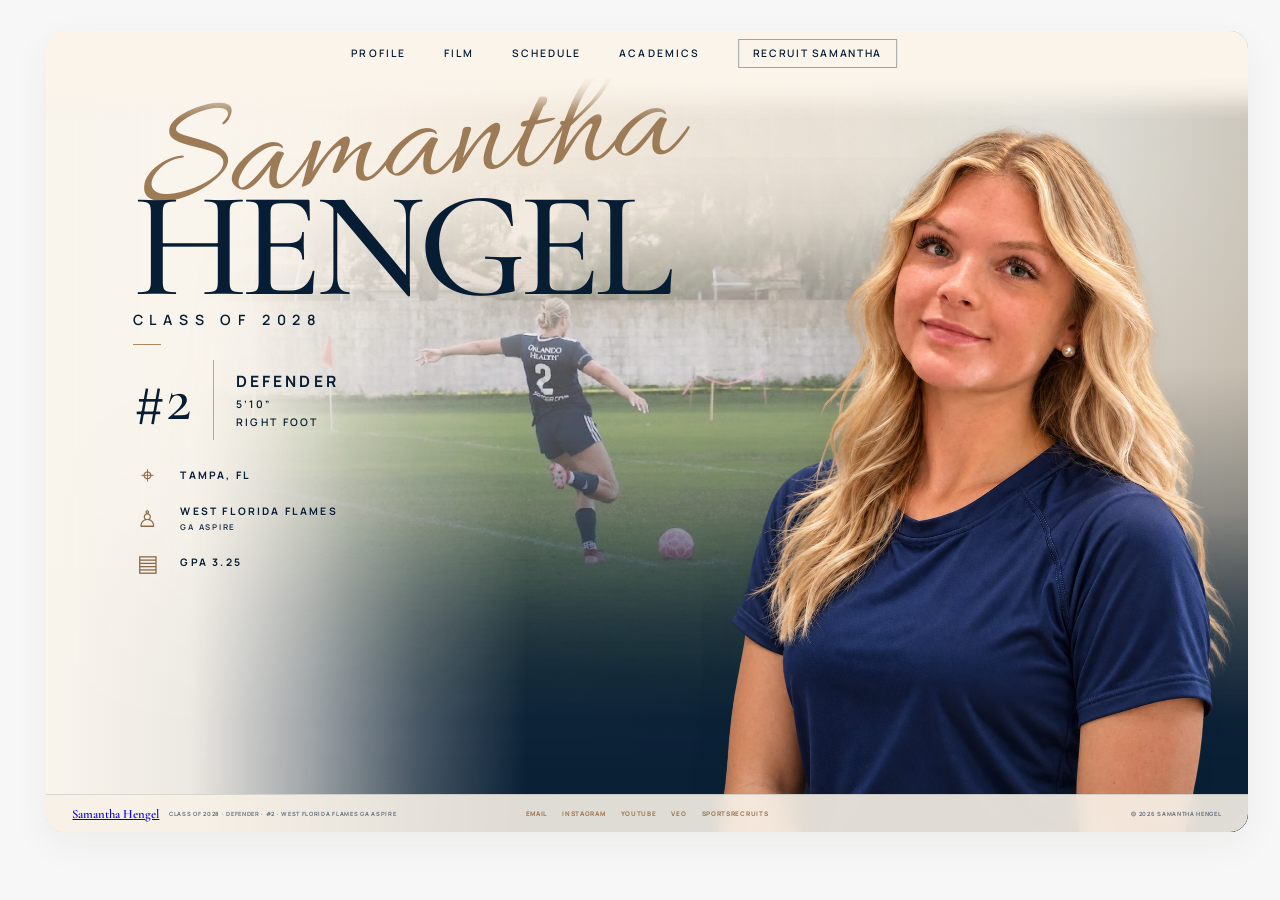
==== index.html @ e7e97647 "Use shared mobile footer on index.html" ====
<!doctype html>
<html lang="en">
<head>
<meta charset="utf-8">
<meta name="viewport" content="width=device-width,initial-scale=1">
<title>Samantha Hengel Soccer Recruiting | 2028 Defender | West Florida Flames</title>
<meta name="description" content="Official soccer recruiting website for Samantha Hengel, Class of 2028 defender #2 with West Florida Flames GA ASPIRE. View her player profile, highlight film, schedule, academics and recruiting contact information."><link rel="canonical" href="https://samanthahengel.com/"><meta name="robots" content="index,follow,max-image-preview:large"><meta property="og:type" content="website"><meta property="og:title" content="Samantha Hengel Soccer Recruiting | 2028 Defender | West Florida Flames"><meta property="og:description" content="Official soccer recruiting website for Samantha Hengel, Class of 2028 defender #2 with West Florida Flames GA ASPIRE. View her player profile, highlight film, schedule, academics and recruiting contact information."><meta property="og:url" content="https://samanthahengel.com/"><meta property="og:site_name" content="Samantha Hengel Soccer Recruiting"><meta property="og:image" content="https://samanthahengel.com/assets/samantha-profile-cutout-2028.webp"><meta name="twitter:card" content="summary_large_image"><meta name="twitter:title" content="Samantha Hengel Soccer Recruiting | 2028 Defender | West Florida Flames"><meta name="twitter:description" content="Official soccer recruiting website for Samantha Hengel, Class of 2028 defender #2 with West Florida Flames GA ASPIRE. View her player profile, highlight film, schedule, academics and recruiting contact information."><meta name="twitter:image" content="https://samanthahengel.com/assets/samantha-profile-cutout-2028.webp">
<link rel="icon" href="assets/favicon.svg" type="image/svg+xml">
<link rel="preconnect" href="https://fonts.googleapis.com">
<link rel="preconnect" href="https://fonts.gstatic.com" crossorigin>
<link href="https://fonts.googleapis.com/css2?family=Allura&family=Cormorant+Garamond:wght@500;600&family=Manrope:wght@400;500;600;700&display=swap" rel="stylesheet">
<link rel="stylesheet" href="homepage-reference.css?v=20261012-mobile-hero-details-1">
<link rel="stylesheet" href="mobile-footer.css?v=20261012-1">
<script type="application/ld+json">{"@context":"https://schema.org","@type":"Person","@id":"https://samanthahengel.com/#samantha-hengel","name":"Samantha Hengel","url":"https://samanthahengel.com/","description":"Samantha Hengel is a Class of 2028 soccer defender, jersey #2, with West Florida Flames GA ASPIRE in the Tampa, Florida area.","image":"https://samanthahengel.com/assets/samantha-profile-cutout-2028.webp","email":"mailto:samantha_hengel@icloud.com","sameAs":["https://www.instagram.com/samanthahengel2028/","https://www.youtube.com/channel/UCl4u6jONmStWeXcWSa1Hk0g","https://live.veo.co/web-app/clubs/west-florida-flames-4/teams/2010-wff-dpl/","https://my.sportsrecruits.com/athlete/samantha_hengel2"],"memberOf":{"@type":"SportsOrganization","name":"West Florida Flames GA ASPIRE"},"knowsAbout":["Soccer","Defender","Class of 2028","College soccer recruiting","West Florida Flames GA ASPIRE"]}</script><script type="application/ld+json" id="site-entity-graph">{"@context":"https://schema.org","@graph":[{"@type":"WebSite","@id":"https://samanthahengel.com/#website","url":"https://samanthahengel.com/","name":"Samantha Hengel Soccer Recruiting","description":"Official soccer recruiting website for Samantha Hengel, Class of 2028 defender #2 with West Florida Flames GA ASPIRE.","inLanguage":"en-US","about":{"@id":"https://samanthahengel.com/#samantha-hengel"}},{"@type":"WebPage","@id":"https://samanthahengel.com/#webpage","url":"https://samanthahengel.com/","name":"Samantha Hengel Soccer Recruiting","isPartOf":{"@id":"https://samanthahengel.com/#website"},"about":{"@id":"https://samanthahengel.com/#samantha-hengel"},"inLanguage":"en-US"},{"@type":"Person","@id":"https://samanthahengel.com/#samantha-hengel","name":"Samantha Hengel","url":"https://samanthahengel.com/","description":"Class of 2028 soccer defender, jersey #2, with West Florida Flames GA ASPIRE in the Tampa, Florida area.","image":"https://samanthahengel.com/assets/samantha-profile-cutout-2028.webp","sameAs":["https://www.instagram.com/samanthahengel2028/","https://www.youtube.com/channel/UCl4u6jONmStWeXcWSa1Hk0g","https://live.veo.co/web-app/clubs/west-florida-flames-4/teams/2010-wff-dpl/","https://my.sportsrecruits.com/athlete/samantha_hengel2"],"memberOf":{"@type":"SportsOrganization","name":"West Florida Flames GA ASPIRE"}}]}</script></head>
<body class="ref-home">
<main class="ref-shell">
  <div class="ref-paper"></div>

  <header class="ref-nav">
    <nav aria-label="Main navigation">
      <a href="profile.html">Profile</a>
      <a href="soccer.html">Film</a>
      <a href="schedule.html">Schedule</a>
      <a href="academics.html">Academics</a>
      <a class="recruit-nav" href="contact.html">Recruit Samantha</a>
    </nav>
    <div class="mobile-media-links" aria-label="Samantha's recruiting links"><a href="mailto:samantha_hengel@icloud.com">Email ↗</a><a href="https://www.youtube.com/channel/UCl4u6jONmStWeXcWSa1Hk0g" target="_blank" rel="noopener noreferrer">YouTube ↗</a><a href="https://live.veo.co/web-app/clubs/west-florida-flames-4/teams/2010-wff-dpl/" target="_blank" rel="noopener noreferrer">Veo ↗</a><a href="https://www.instagram.com/samanthahengel2028/" target="_blank" rel="noopener noreferrer">Instagram ↗</a></div>
  </header>

  <div class="ref-action-wrap" aria-hidden="true">
    <img class="ref-action" src="assets/IMG_0387.JPEG" alt="">
  </div>

  <div class="ref-vignette" aria-hidden="true"></div>

  <section class="ref-copy" aria-label="Player information">
    <h1 class="ref-title">
      <span class="ref-first">Samantha</span>
      <span class="ref-last">HENGEL</span>
    </h1>
    <div class="ref-class">CLASS OF 2028</div>
    <div class="ref-gold"></div>

    <div class="ref-stats">
      <div class="ref-num">#2</div>
      <div class="ref-vrule"></div>
      <div class="ref-position">
        <strong>DEFENDER</strong>
        <span>5’10”</span>
        <span>RIGHT FOOT</span>
      </div>
    </div>

    <div class="ref-facts">
      <div class="ref-fact"><b>⌖</b><span>TAMPA, FL</span></div>
      <div class="ref-fact"><b>♙</b><span>WEST FLORIDA FLAMES<small>GA ASPIRE</small></span></div>
      
      <div class="ref-fact"><b>▤</b><span>GPA 3.25</span></div>
    </div>
  </section>

  <div class="ref-right">
    <div class="mobile-hero-details" aria-label="Player details">
      <div class="ref-stats">
        <div class="ref-num">#2</div>
        <div class="ref-vrule"></div>
        <div class="ref-position">
          <strong>DEFENDER</strong>
          <span>5’10”</span>
          <span>RIGHT FOOT</span>
        </div>
      </div>
      <div class="ref-facts">
        <div class="ref-fact"><b>⌖</b><span>TAMPA, FL</span></div>
        <div class="ref-fact"><b>♙</b><span>WEST FLORIDA FLAMES<small>GA ASPIRE</small></span></div>
        <div class="ref-fact"><b>▤</b><span>GPA 3.25</span></div>
      </div>
    </div>
    <img src="assets/samantha-profile-cutout-2028.webp" alt="Samantha Hengel, Class of 2028 defender">
  </div><footer class="recruiting-footer"><div class="recruiting-footer-identity"><strong><a href="index.html" aria-label="Samantha Hengel official soccer recruiting website">Samantha Hengel</a></strong><span>Class of 2028 · Defender · #2 · West Florida Flames GA ASPIRE</span></div><div class="recruiting-footer-links"><a href="mailto:samantha_hengel@icloud.com">Email</a><a href="https://www.instagram.com/samanthahengel2028/" target="_blank" rel="noopener noreferrer">Instagram</a><a href="https://www.youtube.com/channel/UCl4u6jONmStWeXcWSa1Hk0g" target="_blank" rel="noopener noreferrer">YouTube</a><a href="https://live.veo.co/web-app/clubs/west-florida-flames-4/teams/2010-wff-dpl/" target="_blank" rel="noopener noreferrer">Veo</a><a href="https://my.sportsrecruits.com/athlete/samantha_hengel2" target="_blank" rel="noopener noreferrer">SportsRecruits</a></div><small>© 2026 Samantha Hengel</small></footer></main>
</body>
</html>
---- homepage-reference.css ----
html,body{margin:0;width:100%;height:100%}
*{box-sizing:border-box}
body.ref-home{
  min-height:100vh;
  overflow:hidden;
  padding:31px 32px 16px 46px;
  background:#f7f7f7;
  color:#071d33;
  font-family:Manrope,Arial,sans-serif;
  -webkit-font-smoothing:antialiased;
  display:flex;
  justify-content:center;
  align-items:flex-start;
}
.ref-shell{
  position:relative;
  width:min(100%,calc((100vh - 47px)*1.5));
  aspect-ratio:3/2;
  height:auto;
  max-height:calc(100vh - 47px);
  overflow:hidden;
  border-radius:18px;
  background:#efe6da;
  box-shadow:0 12px 40px rgba(34,32,28,.05);
  container-type:inline-size;
}
.ref-paper{
  position:absolute;inset:0;z-index:0;
  background:
    radial-gradient(circle at 84% 14%,rgba(255,250,239,.98) 0%,rgba(255,249,237,.54) 18%,transparent 38%),
    radial-gradient(circle at 6% 6%,rgba(255,250,241,.96),transparent 25%),
    linear-gradient(110deg,#faf4ea 0%,#efe4d6 44%,#dbc5a8 100%);
}
.ref-nav{
  position:absolute;z-index:20;top:0;left:0;right:0;height:5.85%;
  display:flex;align-items:center;justify-content:center;
  background:rgba(250,246,239,.76);
  backdrop-filter:blur(7px);
}
.ref-nav nav{display:flex;align-items:center;gap:3.15cqw;transform:translateX(-1.9cqw)}
.ref-nav nav a{
  position:relative;color:#071d33;text-decoration:none;text-transform:uppercase;
  font:600 .86cqw/1 Manrope,Arial,sans-serif;letter-spacing:.20em;white-space:nowrap;
}
.ref-nav nav a.active:after{
  content:"";position:absolute;left:12%;right:12%;bottom:-.84cqw;height:1px;background:#071d33;
}
.ref-social{
  position:absolute;right:1.35cqw;top:50%;transform:translateY(-50%);
  display:flex;gap:.78cqw;align-items:center;
}
.ref-social a{width:2.25cqw;height:2.25cqw;display:grid;place-items:center;color:#071d33;text-decoration:none}
.ref-social svg{width:1.56cqw;height:1.56cqw;fill:none;stroke:currentColor;stroke-width:1.6}
.ref-social .fill{fill:currentColor;stroke:none}.globe{font-size:1.7cqw;line-height:1}

/* action image: intentionally blended, never rendered as a visible rectangle */
.ref-action-wrap{
  position:absolute;z-index:1;
  left:18.5%;top:5.8%;width:58%;height:79%;
  overflow:hidden;
  -webkit-mask-image:
    linear-gradient(90deg,transparent 0%,rgba(0,0,0,.45) 9%,#000 22%,#000 77%,rgba(0,0,0,.55) 90%,transparent 100%),
    linear-gradient(0deg,transparent 0%,#000 15%,#000 92%,transparent 100%);
  -webkit-mask-composite:source-in;
  mask-image:linear-gradient(90deg,transparent 0%,#000 18%,#000 82%,transparent 100%);
}
.ref-action{
  width:100%;height:100%;object-fit:cover;object-position:49% 49%;
  opacity:.63;filter:saturate(.58) contrast(.91) brightness(1.08);
  transform:scale(1.02);
}
.ref-vignette{
  position:absolute;inset:0;z-index:2;pointer-events:none;
  background:
    linear-gradient(90deg,rgba(249,244,236,.98) 0%,rgba(249,244,236,.91) 15%,rgba(249,244,236,.58) 30%,rgba(249,244,236,.16) 47%,rgba(249,244,236,.02) 62%,transparent 76%),
    linear-gradient(0deg,#061d33 0%,rgba(6,29,51,.97) 14%,rgba(6,29,51,.73) 26%,rgba(6,29,51,.28) 40%,transparent 58%);
}

.ref-copy{position:absolute;z-index:8;left:4.05%;top:7.8%;width:40.5%}
.ref-title{height:18.3cqw;max-height:18.3cqw;position:relative;margin:0}
.ref-first{
  position:absolute;left:1.5%;top:0;color:#9e7b57;font-family:Allura,cursive;
  font-size:12.4cqw;font-weight:400;line-height:.75;transform:rotate(-5deg);white-space:nowrap;
}
.ref-last{
  position:absolute;left:0;top:8.35cqw;color:#071d33;font-family:"Cormorant Garamond",Georgia,serif;
  font-size:12.55cqw;font-weight:500;line-height:.70;letter-spacing:-.048em;white-space:nowrap;
}
.ref-class{font:600 1.18cqw/1 Manrope,Arial,sans-serif;letter-spacing:.48em;white-space:nowrap}
.ref-gold{width:2.38cqw;height:1px;margin:1.4cqw 0 1.18cqw;background:#ae8861}
.ref-stats{display:flex;align-items:center;gap:1.84cqw}
.ref-num{font:500 5.25cqw/1 "Cormorant Garamond",Georgia,serif}
.ref-vrule{width:1px;height:6.72cqw;background:rgba(160,124,85,.65)}
.ref-position strong,.ref-position span{display:block}
.ref-position strong{font:700 1.3cqw/1.2 Manrope,Arial,sans-serif;letter-spacing:.20em}
.ref-position span{margin-top:.64cqw;font:600 .87cqw/1 Manrope,Arial,sans-serif;letter-spacing:.22em}
.ref-facts{margin-top:1.72cqw;display:grid;gap:1.27cqw;color:#fff;text-shadow:0 1px 5px rgba(3,21,37,.24)}
.ref-fact{display:flex;align-items:center;gap:1.29cqw;font:600 .86cqw/1.25 Manrope,Arial,sans-serif;letter-spacing:.21em}
.ref-fact b{width:2.7cqw;text-align:center;font-size:1.9cqw;font-weight:400}
.ref-fact small{display:block;margin-top:.42cqw;font-size:.66cqw;letter-spacing:.22em}

.ref-right{
  position:absolute;z-index:6;right:-.2%;bottom:0;width:45.7%;height:95.5%;
  display:flex;align-items:flex-end;justify-content:flex-end;overflow:visible;
}
.ref-right img{
  display:block;max-width:none;width:100%;max-height:100%;height:100%;
  object-fit:contain;object-position:right bottom;
  filter:drop-shadow(-.9cqw .55cqw 1.2cqw rgba(3,23,42,.06));
}

/* feature cards */
.ref-cards{
  position:absolute;z-index:12;left:3.05%;bottom:3.45%;
  display:grid;grid-template-columns:15.7cqw 15.7cqw 15.7cqw;gap:.86cqw;
}
.ref-card{
  position:relative;height:10.72cqw;overflow:hidden;
  border:1px solid rgba(204,176,142,.90);text-decoration:none;background:#08223b;
  transition:transform .18s ease,border-color .18s ease;
}
.ref-card>img,.ref-card-fill{position:absolute;inset:0;width:100%;height:100%;object-fit:cover}
.ref-card>img{filter:saturate(.72) brightness(.74)}
.ref-card-fill.academics-card{
  background:
    linear-gradient(rgba(7,29,51,.22),rgba(7,29,51,.56)),
    url("assets/IMG_0243.JPG");
  background-size:cover;background-position:center;
}
.ref-card-fill.contact-card{
  background:
    linear-gradient(rgba(7,29,51,.18),rgba(7,29,51,.60)),
    url("assets/IMG_0313.JPG");
  background-size:cover;background-position:center;
}
.ref-card:after{content:"";position:absolute;inset:0;background:linear-gradient(0deg,rgba(3,23,42,.92),transparent 68%)}
.ref-card-icon,.ref-card-label{position:absolute;z-index:2;bottom:.96cqw;color:#fff}
.ref-card-icon{left:1.08cqw;font-size:.96cqw}
.ref-card-label{left:3.03cqw;font:700 .66cqw/1 Manrope,Arial,sans-serif;letter-spacing:.14em}
.ref-card:hover{transform:translateY(-2px);border-color:#d2b18c}

@media(max-width:900px){
  html,body{height:auto;min-height:100%;overflow:auto}
  body.ref-home{padding:0;background:#efe6da;display:block}
  .ref-shell{width:100%;height:100svh;min-height:760px;max-height:none;aspect-ratio:auto;border-radius:0;container-type:normal}
  .ref-nav{height:82px;align-items:flex-end;padding-bottom:10px}
  .ref-nav nav{gap:16px;transform:none;max-width:100%;padding:0 16px;overflow-x:auto}
  .ref-nav nav a{font-size:7px;letter-spacing:.12em}
  .ref-social{top:16px;right:14px;transform:none}.ref-social a{width:22px;height:22px}.ref-social svg{width:15px;height:15px}.globe{font-size:17px}
  .ref-copy{left:22px;top:13%;width:74%}.ref-title{height:145px;max-height:none}.ref-first{font-size:68px}.ref-last{top:68px;font-size:76px}
  .ref-class{font-size:9px}.ref-gold{width:22px;margin:13px 0 11px}.ref-num{font-size:49px}.ref-vrule{height:62px}
  .ref-position strong{font-size:12px}.ref-position span{font-size:8px}.ref-facts{margin-top:16px;gap:10px}.ref-fact{font-size:8px;gap:12px}.ref-fact b{width:25px;font-size:18px}.ref-fact small{font-size:6px}
  .ref-action-wrap{left:5%;top:25%;width:88%;height:52%;opacity:.62}
  .ref-right{width:93%;right:-35%;height:76%;opacity:.78}
  .ref-cards{left:22px;right:22px;bottom:17px;grid-template-columns:repeat(3,1fr);gap:8px}.ref-card{height:82px}
  .ref-card-icon{left:10px;bottom:9px;font-size:9px}.ref-card-label{left:28px;bottom:9px;font-size:6px}
}

/* 2026-09-30 premium recruiting polish */
.ref-nav nav .recruit-nav{padding:.72cqw 1.15cqw;border:1px solid rgba(7,29,51,.38);letter-spacing:.16em;transition:background .2s,color .2s,border-color .2s}.ref-nav nav .recruit-nav:hover{background:#071d33;color:#fff;border-color:#071d33}.ref-nav nav .recruit-nav:after{display:none}.ref-card:focus-visible,.ref-nav a:focus-visible,.ref-social a:focus-visible{outline:2px solid #9e7b57;outline-offset:3px}.ref-card:before{content:"";position:absolute;inset:0;z-index:1;border:1px solid transparent;transition:border-color .2s}.ref-card:hover:before{border-color:rgba(255,255,255,.34)}
@media(max-width:900px){.ref-nav nav .recruit-nav{padding:7px 9px}.ref-shell{min-height:720px}.ref-right{right:-31%;width:96%}.ref-cards{bottom:18px}.ref-card-label{letter-spacing:.10em}}


/* 2026-09-30 readability fix: homepage player facts */
.ref-facts{color:#071d33!important;text-shadow:none!important;width:max-content;max-width:100%}.ref-fact{font-weight:700!important}.ref-fact b{color:#9e7b57!important;text-shadow:none!important}.ref-fact small{color:#31465a!important;font-weight:700!important}.ref-fact span{filter:none!important}
@media(max-width:900px){.ref-facts{color:#071d33!important}.ref-fact{font-size:9px!important;letter-spacing:.17em!important}.ref-fact small{font-size:7px!important}}


/* 2026-09-30 hero composition: lower left action image to clear nameplate */
@media(min-width:901px){.ref-action-wrap{top:12.5%!important;height:73%!important}.ref-action{object-position:49% 57%!important}}
@media(max-width:900px){.ref-action-wrap{top:31%!important;height:48%!important}.ref-action{object-position:49% 58%!important}}


/* 2026-09-30 final player-facts contrast override */
.ref-copy .ref-facts,.ref-copy .ref-fact,.ref-copy .ref-fact span{color:#071d33!important;text-shadow:0 1px 0 rgba(255,255,255,.28)!important}.ref-copy .ref-fact b{color:#8a6847!important}.ref-copy .ref-fact small{color:#24394d!important}.ref-copy .ref-fact{font-weight:700!important}


/* 2026-09-30 move kicking action photo below Samantha name */
@media(min-width:901px){.ref-action-wrap{top:24%!important;height:63%!important}.ref-action{object-position:49% 58%!important}}
@media(max-width:900px){.ref-action-wrap{top:36%!important;height:43%!important}.ref-action{object-position:49% 60%!important}}


/* 2026-09-30 add reference-image slate blue depth to homepage */
.ref-shell{background:linear-gradient(118deg,#f8f1e7 0%,#eee2d3 48%,#d9d7d0 72%,#aeb9c0 100%)!important}
.ref-action-wrap:after{content:"";position:absolute;inset:0;pointer-events:none;background:linear-gradient(180deg,rgba(7,29,51,0) 48%,rgba(13,39,59,.18) 72%,rgba(7,29,51,.42) 100%);mix-blend-mode:multiply}
.ref-right:after{content:"";position:absolute;inset:0;pointer-events:none;background:linear-gradient(180deg,transparent 55%,rgba(7,29,51,.16) 100%)}
.ref-card{background:rgba(9,31,49,.82)!important;border-color:rgba(255,255,255,.28)!important}.ref-card-label,.ref-card-icon{color:#f8f1e7!important}


/* 2026-09-30 cinematic environmental depth behind homepage hero */
.ref-shell:before{content:"";position:absolute;inset:0;z-index:0;pointer-events:none;background-image:linear-gradient(180deg,rgba(250,244,234,.70) 0%,rgba(239,228,214,.40) 34%,rgba(35,59,76,.38) 76%,rgba(7,29,51,.68) 100%),url("assets/IMG_0384.jpg");background-size:cover;background-position:center 44%;filter:saturate(.55) contrast(.88);opacity:.48}
.ref-shell:after{content:"";position:absolute;inset:0;z-index:0;pointer-events:none;background:radial-gradient(ellipse at 48% 35%,rgba(250,244,234,.18),transparent 46%),linear-gradient(90deg,rgba(248,241,231,.58) 0%,rgba(248,241,231,.14) 43%,rgba(7,29,51,.08) 72%,rgba(7,29,51,.16) 100%);backdrop-filter:blur(1.2px)}
.ref-nav,.ref-copy,.ref-action-wrap,.ref-right,.ref-cards,.ref-social{z-index:2!important}


/* 2026-09-30 distinct recruiting-card imagery */
.ref-card:first-child>img{content:url("assets/IMG_8290.JPEG");object-position:center 42%;filter:saturate(.78) brightness(.76)!important}
.ref-card-fill.academics-card{background:linear-gradient(rgba(7,29,51,.14),rgba(7,29,51,.52)),url("assets/samantha-profile-cutout-2028.webp")!important;background-size:cover!important;background-position:center 18%!important}
.ref-card-fill.contact-card{background:linear-gradient(rgba(7,29,51,.14),rgba(7,29,51,.58)),url("assets/IMG_8281.JPEG")!important;background-size:cover!important;background-position:center 35%!important}


/* 2026-09-30 recruit homepage card: use coach-facing action image */
.ref-card-fill.contact-card{background:linear-gradient(rgba(7,29,51,.10),rgba(7,29,51,.56)),url("assets/recruit-action.jpg.jpg")!important;background-size:cover!important;background-position:center 38%!important}


/* 2026-09-30 academics homepage card: use more relevant student-athlete image */
.ref-card-fill.academics-card{background:linear-gradient(rgba(7,29,51,.10),rgba(7,29,51,.54)),url("assets/IMG_0384.jpg")!important;background-size:cover!important;background-position:center 38%!important}


/* 2026-09-30 watch-film homepage card: dedicated match-film image */
.ref-card:first-child>img{content:url("assets/IMG_0387.JPEG")!important;object-position:center 46%!important;filter:saturate(.82) brightness(.72) contrast(1.04)!important}


/* 2026-09-30 watch-film card: unique image, separate from hero */
.ref-card:first-child>img{content:url("assets/IMG_0243.JPG")!important;object-position:center 44%!important;filter:saturate(.82) brightness(.72) contrast(1.04)!important}


/* 2026-09-30 watch-film card alternate */
.ref-card:first-child>img{content:url("assets/IMG_0313.JPG")!important;object-position:center 42%!important;filter:saturate(.84) brightness(.73) contrast(1.04)!important}

/* Mobile navigation uses visible rows rather than a sideways strip. */
@media (max-width:900px){
  .ref-nav{
    height:auto;
    min-height:116px;
    padding:50px 14px 10px;
    align-items:flex-end;
  }
  .ref-nav nav{
    display:flex;
    justify-content:center;
    flex-wrap:wrap;
    gap:5px 15px;
    max-width:100%;
    padding:0;
    overflow:visible;
  }
  .ref-nav nav a{font-size:10px;letter-spacing:.08em;line-height:1.4}
  .ref-nav nav .recruit-nav{padding:5px 8px}
  .ref-social{top:12px;right:16px}
  .ref-copy{top:max(132px,18%)}
}

/* One clear film action on the homepage. */
.ref-film-cta{
  position:absolute;
  z-index:12;
  left:3.05%;
  bottom:3.45%;
  display:inline-flex;
  align-items:center;
  gap:14px;
  width:min(310px,48%);
  min-height:60px;
  padding:10px 18px;
  background:#071d33;
  border:1px solid rgba(248,241,231,.5);
  color:#f8f1e7;
  text-decoration:none;
  font:700 11px/1.3 Manrope,Arial,sans-serif;
  letter-spacing:.16em;
  text-transform:uppercase;
  box-shadow:0 12px 26px rgba(3,23,42,.18);
  transition:transform .2s ease,background .2s ease;
}
.ref-film-cta:hover{transform:translateY(-3px);background:#12334f}
.ref-film-cta:focus-visible{outline:2px solid #9e7b57;outline-offset:3px}
.ref-film-play{display:grid;place-items:center;flex:none;width:29px;height:29px;border:1px solid rgba(248,241,231,.68);border-radius:50%;font-size:11px;padding-left:2px}
.ref-film-arrow{margin-left:auto;font-size:18px;font-weight:400;letter-spacing:0}
@media(max-width:900px){
  .ref-film-cta{left:22px;right:22px;bottom:18px;width:min(320px,calc(100% - 44px));min-height:56px}
}

/* Clear, readable navigation on phones. */
@media(max-width:900px){
  .ref-nav nav a{color:#071d33;font-size:12px;font-weight:800;opacity:1;letter-spacing:.06em}
}

/* Make Profile easy to find and read on phones. */
@media(max-width:900px){
  .ref-nav nav a[href="profile.html"]{
    color:#fff!important;background:#071d33;border-radius:3px;
    padding:8px 10px;font-size:13px;font-weight:800;line-height:1.2;
  }
}

/* Keep navigation above the decorative vignette. */
.ref-nav{z-index:40!important}


/* Mobile-only recruiting media links */
.mobile-media-links{display:none}
@media(max-width:900px){
  .ref-nav .mobile-media-links{display:flex;justify-content:center;align-items:center;gap:18px;width:100%;padding:5px 0 8px}
  .ref-nav .mobile-media-links a{font-family:Manrope,sans-serif;font-size:10px;font-weight:700;letter-spacing:.12em;text-transform:uppercase;color:#9e7b57;text-decoration:none}
}


/* Keep media links directly beneath centered homepage tabs on mobile */
@media(max-width:900px){
  .ref-nav{display:flex!important;flex-direction:column!important;align-items:center!important}
  .ref-nav nav{order:1!important;width:100%!important}
  .ref-nav .mobile-media-links{order:2!important;margin-top:0!important;padding:2px 0 8px!important}
}


/* 2026-10-04: keep Samantha's full first name clear of taller mobile navigation */
@media(max-width:900px){
  .ref-nav{min-height:142px!important;padding-top:50px!important;padding-bottom:8px!important}
  .ref-copy{top:156px!important}
  .ref-title{height:150px!important;overflow:visible!important}
  .ref-first{display:block!important;line-height:1!important;overflow:visible!important}
}


/* 2026-10-04: tighten mobile space between video links and hero copy */
@media(max-width:900px){
  .ref-nav{min-height:128px!important;padding-bottom:4px!important}
  .ref-nav .mobile-media-links{padding:0 0 3px!important}
  .ref-copy{top:134px!important}
}


/* 2026-10-04: match homepage mobile header spacing to interior pages */
@media(max-width:900px){
  .ref-nav{
    position:relative!important;
    height:auto!important;
    min-height:0!important;
    padding:10px 20px 6px!important;
    justify-content:flex-start!important;
    align-items:center!important;
    gap:0!important;
  }
  .ref-nav nav{
    display:flex!important;
    justify-content:center!important;
    align-items:center!important;
    flex-wrap:wrap!important;
    gap:0 18px!important;
    width:100%!important;
    padding:0!important;
    margin:0!important;
  }
  .ref-nav nav a{padding:10px 0 8px!important;font-size:12px!important}
  .ref-nav nav .recruit-nav{padding:5px 8px!important;margin:5px 0!important}
  .ref-nav .mobile-media-links{padding:1px 0 5px!important;margin:0!important;line-height:1!important}
  .ref-copy{top:112px!important}
}


/* 2026-10-04: final compact mobile stack — remove absolute header/copy gap */
@media(max-width:900px){
  .ref-nav{position:absolute!important;top:0!important;left:0!important;right:0!important;padding:6px 12px 2px!important}
  .ref-nav nav{gap:0 12px!important;line-height:1!important}
  .ref-nav nav a{padding:7px 0 6px!important;font-size:11px!important;line-height:1.15!important}
  .ref-nav nav .recruit-nav{padding:4px 7px!important;margin:2px 0!important}
  .ref-nav .mobile-media-links{height:20px!important;padding:0!important;margin:0!important;gap:16px!important}
  .ref-nav .mobile-media-links a{font-size:9px!important;line-height:20px!important}
  .ref-copy{top:88px!important}
}


/* 2026-10-04: desktop hero action photo — soften hard top edge into pearl background */
@media(min-width:901px){
  .ref-action-wrap{
    -webkit-mask-image:linear-gradient(to bottom,transparent 0%,rgba(0,0,0,.12) 4%,rgba(0,0,0,.55) 11%,#000 22%,#000 86%,transparent 100%)!important;
    mask-image:linear-gradient(to bottom,transparent 0%,rgba(0,0,0,.12) 4%,rgba(0,0,0,.55) 11%,#000 22%,#000 86%,transparent 100%)!important;
  }
}


/* 2026-10-04: recruiting contact links visible on homepage desktop and mobile */
.ref-nav .mobile-media-links{display:flex;justify-content:center;align-items:center;gap:1.25cqw;width:100%;position:absolute;left:0;right:0;top:100%;padding:.48cqw 0;background:rgba(250,246,239,.82);backdrop-filter:blur(7px)}
.ref-nav .mobile-media-links a{font-family:Manrope,sans-serif;font-size:.60cqw;font-weight:700;letter-spacing:.12em;text-transform:uppercase;color:#9e7b57;text-decoration:none;white-space:nowrap}
.ref-nav .mobile-media-links a:hover{color:#071d33}
@media(max-width:900px){.ref-nav .mobile-media-links{display:flex!important;position:static!important;flex-wrap:wrap!important;gap:2px 14px!important;width:100%!important;height:auto!important;padding:1px 0 5px!important;background:transparent!important}.ref-nav .mobile-media-links a{font-size:9px!important;line-height:18px!important}}


/* 2026-10-04: homepage footer integrated into hero */
@media(min-width:901px){.ref-nav .mobile-media-links{display:none!important}.ref-nav{height:5.85%!important}.ref-shell>.recruiting-footer{position:absolute;z-index:30;left:0;right:0;bottom:0;height:4.8%;min-height:32px;display:grid;grid-template-columns:1fr auto 1fr;align-items:center;gap:1.5cqw;padding:0 2.2%;background:rgba(248,241,231,.90);border-top:1px solid rgba(7,29,51,.12);backdrop-filter:blur(8px);color:#071d33;font-family:Manrope,Arial,sans-serif}.ref-shell>.recruiting-footer .recruiting-footer-identity{display:flex;align-items:center;gap:.8cqw}.ref-shell>.recruiting-footer .recruiting-footer-identity strong{font-family:"Cormorant Garamond",Georgia,serif;font-size:1.05cqw;font-weight:600;white-space:nowrap}.ref-shell>.recruiting-footer .recruiting-footer-identity span,.ref-shell>.recruiting-footer>small{font-size:.48cqw;font-weight:700;letter-spacing:.12em;text-transform:uppercase;color:#64717c}.ref-shell>.recruiting-footer .recruiting-footer-links{display:flex;justify-content:center;gap:1.25cqw}.ref-shell>.recruiting-footer .recruiting-footer-links a{font-size:.53cqw;font-weight:800;letter-spacing:.11em;text-transform:uppercase;color:#9e7b57;text-decoration:none}.ref-shell>.recruiting-footer>small{justify-self:end}}
@media(max-width:900px){.ref-shell>.recruiting-footer{position:absolute;z-index:30;left:0;right:0;bottom:0;display:grid;justify-items:center;gap:4px;padding:8px 14px 10px;background:rgba(248,241,231,.92);border-top:1px solid rgba(7,29,51,.12);color:#071d33;text-align:center}.ref-shell>.recruiting-footer .recruiting-footer-identity{display:flex;gap:8px;align-items:center}.ref-shell>.recruiting-footer .recruiting-footer-identity strong{font-family:"Cormorant Garamond",Georgia,serif;font-size:15px}.ref-shell>.recruiting-footer .recruiting-footer-identity span,.ref-shell>.recruiting-footer>small{font-size:6px;font-weight:700;letter-spacing:.1em;text-transform:uppercase}.ref-shell>.recruiting-footer .recruiting-footer-links{display:flex;gap:14px}.ref-shell>.recruiting-footer .recruiting-footer-links a{font-size:7px;font-weight:800;letter-spacing:.1em;text-transform:uppercase;color:#9e7b57;text-decoration:none}}

/* 2026-10-05: homepage action-photo seam blend — remove vertical hard edge */
@media(min-width:901px){
 .ref-action-wrap{
   -webkit-mask-image:
     linear-gradient(to right,transparent 0%,rgba(0,0,0,.10) 5%,rgba(0,0,0,.48) 13%,#000 27%,#000 78%,rgba(0,0,0,.58) 89%,transparent 100%),
     linear-gradient(to bottom,transparent 0%,rgba(0,0,0,.12) 4%,rgba(0,0,0,.55) 11%,#000 22%,#000 86%,transparent 100%)!important;
   -webkit-mask-composite:source-in!important;
   mask-image:
     linear-gradient(to right,transparent 0%,rgba(0,0,0,.10) 5%,rgba(0,0,0,.48) 13%,#000 27%,#000 78%,rgba(0,0,0,.58) 89%,transparent 100%)!important;
 }
 .ref-vignette{
   background:
     linear-gradient(90deg,rgba(249,244,236,1) 0%,rgba(249,244,236,.97) 18%,rgba(249,244,236,.78) 31%,rgba(249,244,236,.38) 44%,rgba(249,244,236,.10) 57%,transparent 72%),
     linear-gradient(0deg,#061d33 0%,rgba(6,29,51,.97) 14%,rgba(6,29,51,.73) 26%,rgba(6,29,51,.28) 40%,transparent 58%)!important;
 }
}

/* 2026-10-05: screenshot-targeted homepage left seam removal */
@media(min-width:901px){
 .ref-action-wrap{
   left:10%!important;
   width:72%!important;
   -webkit-mask-image:
     linear-gradient(90deg,transparent 0%,rgba(0,0,0,.02) 10%,rgba(0,0,0,.08) 17%,rgba(0,0,0,.20) 24%,rgba(0,0,0,.42) 32%,rgba(0,0,0,.70) 40%,#000 50%,#000 78%,rgba(0,0,0,.62) 87%,transparent 100%),
     linear-gradient(0deg,transparent 0%,#000 15%,#000 88%,transparent 100%)!important;
   -webkit-mask-composite:source-in!important;
   mask-image:linear-gradient(90deg,transparent 0%,rgba(0,0,0,.02) 10%,rgba(0,0,0,.08) 17%,rgba(0,0,0,.20) 24%,rgba(0,0,0,.42) 32%,rgba(0,0,0,.70) 40%,#000 50%,#000 78%,rgba(0,0,0,.62) 87%,transparent 100%)!important;
 }
 .ref-vignette{
   background:
     linear-gradient(90deg,#f9f4ec 0%,rgba(249,244,236,.995) 22%,rgba(249,244,236,.96) 31%,rgba(249,244,236,.78) 41%,rgba(249,244,236,.48) 50%,rgba(249,244,236,.18) 60%,transparent 73%),
     linear-gradient(0deg,#061d33 0%,rgba(6,29,51,.97) 14%,rgba(6,29,51,.73) 26%,rgba(6,29,51,.28) 40%,transparent 58%)!important;
 }
}

/* 2026-10-05: extra-soft homepage action-photo top transition */
@media(min-width:901px){
 .ref-action-wrap{
   -webkit-mask-image:
     linear-gradient(90deg,transparent 0%,rgba(0,0,0,.02) 10%,rgba(0,0,0,.08) 17%,rgba(0,0,0,.20) 24%,rgba(0,0,0,.42) 32%,rgba(0,0,0,.70) 40%,#000 50%,#000 78%,rgba(0,0,0,.62) 87%,transparent 100%),
     linear-gradient(180deg,transparent 0%,rgba(0,0,0,.02) 7%,rgba(0,0,0,.10) 14%,rgba(0,0,0,.28) 22%,rgba(0,0,0,.58) 31%,rgba(0,0,0,.82) 39%,#000 48%,#000 84%,rgba(0,0,0,.55) 92%,transparent 100%)!important;
   -webkit-mask-composite:source-in!important;
 }
}

/* 2026-10-05: remove visible horizontal start line from homepage field image */
@media(min-width:901px){
 .ref-action-wrap{
   top:14%!important;
   height:73%!important;
   overflow:visible!important;
   -webkit-mask-image:
     linear-gradient(90deg,transparent 0%,rgba(0,0,0,.02) 10%,rgba(0,0,0,.08) 17%,rgba(0,0,0,.20) 24%,rgba(0,0,0,.42) 32%,rgba(0,0,0,.70) 40%,#000 50%,#000 78%,rgba(0,0,0,.62) 87%,transparent 100%),
     linear-gradient(180deg,transparent 0%,rgba(0,0,0,.015) 12%,rgba(0,0,0,.05) 22%,rgba(0,0,0,.13) 32%,rgba(0,0,0,.28) 43%,rgba(0,0,0,.48) 54%,rgba(0,0,0,.72) 64%,#000 74%,#000 88%,transparent 100%)!important;
   -webkit-mask-composite:source-in!important;
 }
 .ref-action{
   transform:scale(1.08)!important;
 }
}

/* 2026-10-05: restore full-body framing while retaining seamless top/left blend */
@media(min-width:901px){
 .ref-action-wrap{
   top:12%!important;
   height:76%!important;
 }
 .ref-action{
   transform:none!important;
   object-fit:contain!important;
   object-position:center bottom!important;
 }
}

/* 2026-10-05: increase Samantha action-photo visibility without restoring hard seams */
@media(min-width:901px){
 .ref-action{
   opacity:.84!important;
   filter:saturate(.72) contrast(.96) brightness(1.03)!important;
 }
}

/* 2026-10-05: stronger homepage action-photo presence */
@media(min-width:901px){
 .ref-action{
   opacity:.96!important;
   filter:saturate(.86) contrast(1.01) brightness(1.01)!important;
 }
}

/* 2026-10-05: shift homepage identity copy right to use negative space */
@media(min-width:901px){
 .ref-copy{
   left:7.2%!important;
   width:39.5%!important;
 }
}

/* 2026-10-05: tighten homepage action-photo fade while preserving soft seams */
@media(min-width:901px){
 .ref-action-wrap{
   -webkit-mask-image:
     linear-gradient(90deg,transparent 0%,rgba(0,0,0,.12) 5%,rgba(0,0,0,.42) 10%,rgba(0,0,0,.76) 15%,#000 21%,#000 84%,rgba(0,0,0,.72) 90%,rgba(0,0,0,.28) 96%,transparent 100%),
     linear-gradient(180deg,transparent 0%,rgba(0,0,0,.06) 5%,rgba(0,0,0,.22) 10%,rgba(0,0,0,.52) 16%,rgba(0,0,0,.82) 22%,#000 28%,#000 91%,rgba(0,0,0,.55) 96%,transparent 100%)!important;
   -webkit-mask-composite:source-in!important;
   mask-image:linear-gradient(90deg,transparent 0%,rgba(0,0,0,.12) 5%,rgba(0,0,0,.42) 10%,rgba(0,0,0,.76) 15%,#000 21%,#000 84%,rgba(0,0,0,.72) 90%,rgba(0,0,0,.28) 96%,transparent 100%)!important;
 }
 .ref-vignette{
   background:
     linear-gradient(90deg,#f9f4ec 0%,rgba(249,244,236,.95) 12%,rgba(249,244,236,.62) 22%,rgba(249,244,236,.25) 31%,transparent 40%),
     linear-gradient(0deg,#061d33 0%,rgba(6,29,51,.97) 14%,rgba(6,29,51,.73) 26%,rgba(6,29,51,.28) 40%,transparent 58%)!important;
 }
}

/* 2026-10-05: strengthen only the homepage action-photo top fade */
@media(min-width:901px){
 .ref-action-wrap{
   -webkit-mask-image:
     linear-gradient(90deg,transparent 0%,rgba(0,0,0,.12) 5%,rgba(0,0,0,.42) 10%,rgba(0,0,0,.76) 15%,#000 21%,#000 84%,rgba(0,0,0,.72) 90%,rgba(0,0,0,.28) 96%,transparent 100%),
     linear-gradient(180deg,transparent 0%,rgba(0,0,0,.02) 7%,rgba(0,0,0,.10) 14%,rgba(0,0,0,.30) 21%,rgba(0,0,0,.58) 28%,rgba(0,0,0,.82) 34%,#000 40%,#000 91%,rgba(0,0,0,.55) 96%,transparent 100%)!important;
   -webkit-mask-composite:source-in!important;
 }
}

/* 2026-10-05: slightly soften homepage action-shot opacity */
@media(min-width:901px){
 .ref-action{
   opacity:.88!important;
 }
}

/* 2026-10-05: soften homepage action shot one more step */
@media(min-width:901px){
 .ref-action{opacity:.82!important}
}

/* 2026-10-05: set homepage action shot to 70% opacity */
@media(min-width:901px){
 .ref-action{opacity:.70!important}
}

/* 2026-10-05: seamless homepage header-to-hero blend */
@media(min-width:901px){
 .ref-home .ref-nav,
 .ref-shell>.ref-nav{
   position:relative!important;
   z-index:30!important;
   margin-bottom:-2px!important;
   padding-bottom:2px!important;
   border-bottom:0!important;
   box-shadow:none!important;
   background:#faf4ea!important;
 }
 .ref-home .ref-nav:after,
 .ref-shell>.ref-nav:after{
   content:""!important;
   position:absolute!important;
   display:block!important;
   left:0!important;right:0!important;
   top:calc(100% - 2px)!important;
   height:44px!important;
   pointer-events:none!important;
   background:linear-gradient(180deg,
     #faf4ea 0%,
     rgba(250,244,234,.92) 18%,
     rgba(250,244,234,.68) 46%,
     rgba(250,244,234,.28) 72%,
     rgba(250,244,234,0) 100%)!important;
 }
 .ref-hero{
   margin-top:-2px!important;
   border-top:0!important;
   box-shadow:none!important;
 }
}

/* 2026-10-05: larger, easier homepage header tab hit areas */
@media(min-width:901px){
 .ref-nav nav a:not(.recruit-nav){
   display:flex!important;
   align-items:center!important;
   justify-content:center!important;
   min-height:44px!important;
   padding:10px 12px!important;
   box-sizing:border-box!important;
 }
}
@media(max-width:900px){
 .ref-nav nav a{
   display:flex!important;
   align-items:center!important;
   justify-content:center!important;
   min-height:44px!important;
   padding:10px 9px!important;
   box-sizing:border-box!important;
 }
}

/* 2026-10-05: extra-large homepage navigation hit targets */
@media(min-width:901px){
 .ref-nav nav a:not(.recruit-nav){
   min-height:56px!important;
   padding:16px 20px!important;
   margin:-16px -20px!important;
 }
}
@media(max-width:900px){
 .ref-nav nav a{
   min-height:52px!important;
   padding:14px 13px!important;
 }
}


/* 2026-10-05: mobile identity name — keep Samantha fully visible */
@media(max-width:900px){
 .ref-copy{
   left:18px!important;
   right:18px!important;
   width:auto!important;
   top:96px!important;
   overflow:visible!important;
   z-index:12!important;
 }
 .ref-title{
   height:142px!important;
   max-height:none!important;
   overflow:visible!important;
 }
 .ref-first{
   display:block!important;
   position:absolute!important;
   left:0!important;
   top:0!important;
   font-size:64px!important;
   line-height:1!important;
   white-space:nowrap!important;
   visibility:visible!important;
   opacity:1!important;
   z-index:2!important;
 }
 .ref-last{
   top:66px!important;
   left:0!important;
   font-size:72px!important;
   z-index:1!important;
 }
}


/* 2026-10-05: iPhone Safari fix — first name was clipped above HENGEL */
@media(max-width:900px){
 .ref-copy{top:118px!important;}
 .ref-title{
   height:158px!important;
   padding-top:0!important;
   overflow:visible!important;
 }
 .ref-first{
   position:relative!important;
   display:block!important;
   left:0!important;
   top:0!important;
   transform:rotate(-4deg)!important;
   transform-origin:left center!important;
   font-size:58px!important;
   line-height:1.05!important;
   height:64px!important;
   color:#9e7b57!important;
   white-space:nowrap!important;
   overflow:visible!important;
 }
 .ref-last{
   position:relative!important;
   display:block!important;
   left:0!important;
   top:0!important;
   margin-top:-2px!important;
   font-size:72px!important;
   line-height:.82!important;
   white-space:nowrap!important;
 }
}


/* 2026-10-06: keep homepage recruiting footer links visible on mobile */
@media(max-width:900px){
 .ref-shell{
   min-height:100svh!important;
   height:auto!important;
   padding-bottom:92px!important;
   overflow:visible!important;
 }
 .ref-shell>.recruiting-footer{
   position:fixed!important;
   left:0!important;
   right:0!important;
   bottom:0!important;
   width:100%!important;
   z-index:100!important;
   display:grid!important;
   visibility:visible!important;
   opacity:1!important;
   padding:7px 10px calc(8px + env(safe-area-inset-bottom))!important;
   background:rgba(248,241,231,.97)!important;
   backdrop-filter:blur(10px)!important;
 }
 .ref-shell>.recruiting-footer .recruiting-footer-links{
   display:flex!important;
   flex-wrap:wrap!important;
   justify-content:center!important;
   gap:5px 13px!important;
 }
 .ref-shell>.recruiting-footer .recruiting-footer-links a{
   display:inline-block!important;
   visibility:visible!important;
   opacity:1!important;
   font-size:8px!important;
 }
}


/* 2026-10-12: readable, scrollable homepage layout on phones */
@media (max-width:900px){
  html,body{width:100%;height:auto;min-height:100%;overflow-x:hidden}
  body.ref-home{display:block;min-height:100svh;padding:0;overflow-x:hidden;background:#f7f1e8}
  .ref-shell{
    display:flex;flex-direction:column;
    width:100%;height:auto!important;min-height:100svh!important;max-height:none;
    padding:0!important;overflow:hidden!important;aspect-ratio:auto;
    border-radius:0;box-shadow:none;
  }
  .ref-shell:before{background-position:center;opacity:.16}
  .ref-shell:after{background:linear-gradient(180deg,rgba(250,244,234,.5),transparent 55%);backdrop-filter:none}
  .ref-paper{background:linear-gradient(145deg,#faf4ea 0%,#f0e5d7 57%,#c5ccd0 100%)}
  .ref-nav{
    position:relative!important;top:auto!important;left:auto!important;right:auto!important;
    flex:none;display:flex!important;flex-direction:column!important;align-items:center!important;
    width:100%;height:auto!important;min-height:0!important;
    padding:10px 14px 8px!important;gap:0!important;
    background:rgba(250,246,239,.94);border-bottom:1px solid rgba(7,29,51,.09);
  }
  .ref-nav nav{
    display:flex!important;justify-content:center!important;align-items:center!important;
    flex-wrap:wrap!important;width:100%!important;max-width:480px;
    gap:0 9px!important;margin:0!important;padding:0!important;
    transform:none!important;overflow:visible!important;
  }
  .ref-nav nav a,.ref-nav nav a[href="profile.html"]{
    display:inline-flex!important;align-items:center!important;justify-content:center!important;
    min-height:44px!important;margin:0!important;padding:9px 6px!important;
    color:#071d33!important;background:transparent!important;border:0!important;
    border-radius:0!important;font-size:11px!important;font-weight:800!important;
    line-height:1.2!important;letter-spacing:.07em!important;
  }
  .ref-nav nav .recruit-nav{
    min-height:38px!important;margin:3px 0!important;padding:7px 10px!important;
    border:1px solid rgba(7,29,51,.45)!important;
  }
  .ref-nav .mobile-media-links{
    position:static!important;display:flex!important;flex-wrap:wrap!important;
    justify-content:center!important;gap:0 12px!important;width:100%!important;height:auto!important;
    margin:0!important;padding:0!important;background:none!important;backdrop-filter:none;
  }
  .ref-nav .mobile-media-links a{
    display:inline-flex;align-items:center;min-height:30px;
    font-size:10px!important;line-height:1.2!important;letter-spacing:.07em;
  }
  .ref-action-wrap{display:none!important}
  .ref-vignette{display:none!important}
  .ref-copy{
    position:relative!important;flex:none;left:auto!important;right:auto!important;top:auto!important;
    width:100%!important;max-width:600px;margin:0 auto;
    padding:22px 22px 10px;overflow:visible!important;z-index:8!important;
  }
  .ref-title{position:relative;display:flex;flex-direction:column;width:100%;height:auto!important;max-height:none!important;margin:0 0 8px;overflow:visible!important}
  .ref-first{
    position:relative!important;display:block!important;left:auto!important;top:auto!important;
    width:max-content;height:auto!important;margin:0;
    font-size:clamp(55px,16vw,82px)!important;line-height:.98!important;
    transform:rotate(-4deg)!important;transform-origin:left center!important;
    white-space:nowrap!important;overflow:visible!important;
  }
  .ref-last{
    position:relative!important;display:block!important;left:auto!important;top:auto!important;
    width:max-content;margin:-7px 0 0!important;
    font-size:clamp(61px,17vw,88px)!important;line-height:.85!important;
    white-space:nowrap!important;
  }
  .ref-class{font-size:11px;line-height:1.4;letter-spacing:.32em}
  .ref-gold{width:32px;margin:14px 0 12px}
  .ref-stats{gap:17px}.ref-num{font-size:55px}.ref-vrule{height:58px}
  .ref-position strong{font-size:12px}.ref-position span{font-size:10px;margin-top:6px}
  .ref-facts{width:auto;max-width:100%;margin-top:17px;gap:11px}
  .ref-fact,.ref-copy .ref-fact{gap:11px;font-size:10px!important;line-height:1.35;letter-spacing:.12em!important}
  .ref-fact b{width:24px;font-size:19px}.ref-fact small{font-size:8px!important;letter-spacing:.16em}
  .ref-right{
    position:relative!important;flex:none;right:auto!important;bottom:auto!important;
    width:100%!important;height:clamp(310px,83vw,500px)!important;
    margin-top:0;opacity:1!important;overflow:hidden;
    background:
      linear-gradient(180deg,rgba(247,241,232,1) 0%,rgba(247,241,232,.25) 28%,rgba(7,29,51,.65) 100%),
      url("assets/IMG_0387.JPEG") center 53%/cover no-repeat;
  }
  .ref-right img{
    position:relative;z-index:1;width:auto;max-width:100%;height:100%;max-height:100%;
    margin-left:auto;object-fit:contain;object-position:right bottom;
  }
  .ref-right:after{background:linear-gradient(180deg,transparent 72%,rgba(7,29,51,.12))}
  .ref-shell>.recruiting-footer{
    position:relative!important;flex:none;left:auto!important;right:auto!important;bottom:auto!important;
    width:100%!important;display:flex!important;flex-direction:column;align-items:center;
    gap:9px!important;padding:18px 18px calc(18px + env(safe-area-inset-bottom))!important;
    background:#f8f1e7!important;backdrop-filter:none!important;
    text-align:center;z-index:30!important;
  }
  .ref-shell>.recruiting-footer .recruiting-footer-identity{display:flex;flex-direction:column;gap:3px}
  .ref-shell>.recruiting-footer .recruiting-footer-identity strong{font-size:22px}
  .ref-shell>.recruiting-footer .recruiting-footer-identity span{font-size:9px;line-height:1.5;letter-spacing:.06em}
  .ref-shell>.recruiting-footer .recruiting-footer-links{
    display:flex!important;flex-wrap:wrap!important;justify-content:center!important;
    gap:3px 10px!important;width:100%;max-width:520px;
  }
  .ref-shell>.recruiting-footer .recruiting-footer-links a{
    display:inline-flex!important;align-items:center;justify-content:center;
    min-height:36px;padding:6px 5px;font-size:10px!important;letter-spacing:.07em!important;
  }
  .ref-shell>.recruiting-footer>small{font-size:8px;line-height:1.4}
}
@media (max-width:360px){
  .ref-nav nav{gap:0 5px!important}
  .ref-nav nav a,.ref-nav nav a[href="profile.html"]{font-size:10px!important;padding:8px 4px!important}
  .ref-copy{padding-left:18px;padding-right:18px}
  .ref-first{font-size:51px!important}
  .ref-last{font-size:60px!important}
}


/* 2026-10-12: player details sit inside the phone hero, beneath the class label */
.ref-right .mobile-hero-details{display:none}
@media (max-width:900px){
  .ref-copy .ref-stats,.ref-copy .ref-facts{display:none!important}
  .ref-copy{padding-bottom:0!important}
  .ref-copy .ref-gold{margin-bottom:0}
  .ref-right{height:clamp(340px,95vw,520px)!important}
  .ref-right:before{
    content:"";position:absolute;inset:0;z-index:2;pointer-events:none;
    background:linear-gradient(90deg,rgba(249,244,236,.98) 0%,rgba(249,244,236,.91) 34%,rgba(249,244,236,.62) 56%,transparent 85%);
  }
  .ref-right img{z-index:1;max-width:none;transform:translateX(14%)}
  .ref-right .mobile-hero-details{
    position:absolute;display:block;z-index:4;
    top:clamp(22px,6vw,42px);left:22px;
    width:58%;max-width:290px;color:#071d33;
  }
  .mobile-hero-details .ref-facts{display:grid!important;width:100%;margin-top:19px}
  .mobile-hero-details .ref-fact,.mobile-hero-details .ref-fact span{
    color:#071d33!important;text-shadow:0 1px 0 rgba(255,255,255,.4)!important;
  }
  .mobile-hero-details .ref-fact small{color:#24394d!important}
}
@media (max-width:360px){
  .ref-right .mobile-hero-details{left:18px;width:62%}
  .mobile-hero-details .ref-fact{font-size:9px!important;letter-spacing:.1em!important}
}
---- mobile-footer.css ----
/* Shared mobile footer for Samantha Hengel recruiting pages. */
@media (max-width:900px) {
  .recruiting-footer,
  .ref-shell > .recruiting-footer {
    position:relative!important;
    inset:auto!important;
    display:flex!important;
    flex-direction:column!important;
    align-items:center!important;
    justify-content:center!important;
    width:100%!important;
    height:auto!important;
    min-height:0!important;
    margin:0!important;
    padding:18px 18px calc(18px + env(safe-area-inset-bottom))!important;
    gap:9px!important;
    border-top:1px solid rgba(7,29,51,.12)!important;
    border-radius:0!important;
    background:#f8f1e7!important;
    color:#071d33!important;
    backdrop-filter:none!important;
    text-align:center!important;
    font-family:Manrope,Arial,sans-serif!important;
  }
  .recruiting-footer .recruiting-footer-identity,
  .ref-shell > .recruiting-footer .recruiting-footer-identity {
    display:flex!important;
    flex-direction:column!important;
    align-items:center!important;
    gap:3px!important;
    min-width:0;
  }
  .recruiting-footer .recruiting-footer-identity strong,
  .ref-shell > .recruiting-footer .recruiting-footer-identity strong {
    font-family:"Cormorant Garamond",Georgia,serif!important;
    font-size:22px!important;
    font-weight:600!important;
    line-height:1.1!important;
  }
  .recruiting-footer .recruiting-footer-identity strong a {
    color:#071d33!important;
    text-decoration:none!important;
  }
  .recruiting-footer .recruiting-footer-identity span,
  .ref-shell > .recruiting-footer .recruiting-footer-identity span {
    max-width:32rem;
    color:#64717c!important;
    font-size:9px!important;
    font-weight:700!important;
    line-height:1.5!important;
    letter-spacing:.06em!important;
    text-transform:uppercase!important;
  }
  .recruiting-footer .recruiting-footer-links,
  .ref-shell > .recruiting-footer .recruiting-footer-links {
    display:flex!important;
    flex-wrap:wrap!important;
    justify-content:center!important;
    align-items:center!important;
    width:100%!important;
    max-width:520px!important;
    gap:3px 10px!important;
  }
  .recruiting-footer .recruiting-footer-links a,
  .ref-shell > .recruiting-footer .recruiting-footer-links a {
    display:inline-flex!important;
    align-items:center!important;
    justify-content:center!important;
    min-height:40px!important;
    padding:7px 5px!important;
    color:#9e7b57!important;
    font-size:10px!important;
    font-weight:800!important;
    line-height:1.2!important;
    letter-spacing:.07em!important;
    text-transform:uppercase!important;
    text-decoration:none!important;
  }
  .recruiting-footer .recruiting-footer-links a:hover {color:#071d33!important}
  .recruiting-footer a:focus-visible {outline:2px solid #9e7b57;outline-offset:2px}
  .recruiting-footer > small,
  .ref-shell > .recruiting-footer > small {
    color:#64717c!important;
    font-size:8px!important;
    font-weight:700!important;
    line-height:1.4!important;
    letter-spacing:.1em!important;
    text-transform:uppercase!important;
  }
}
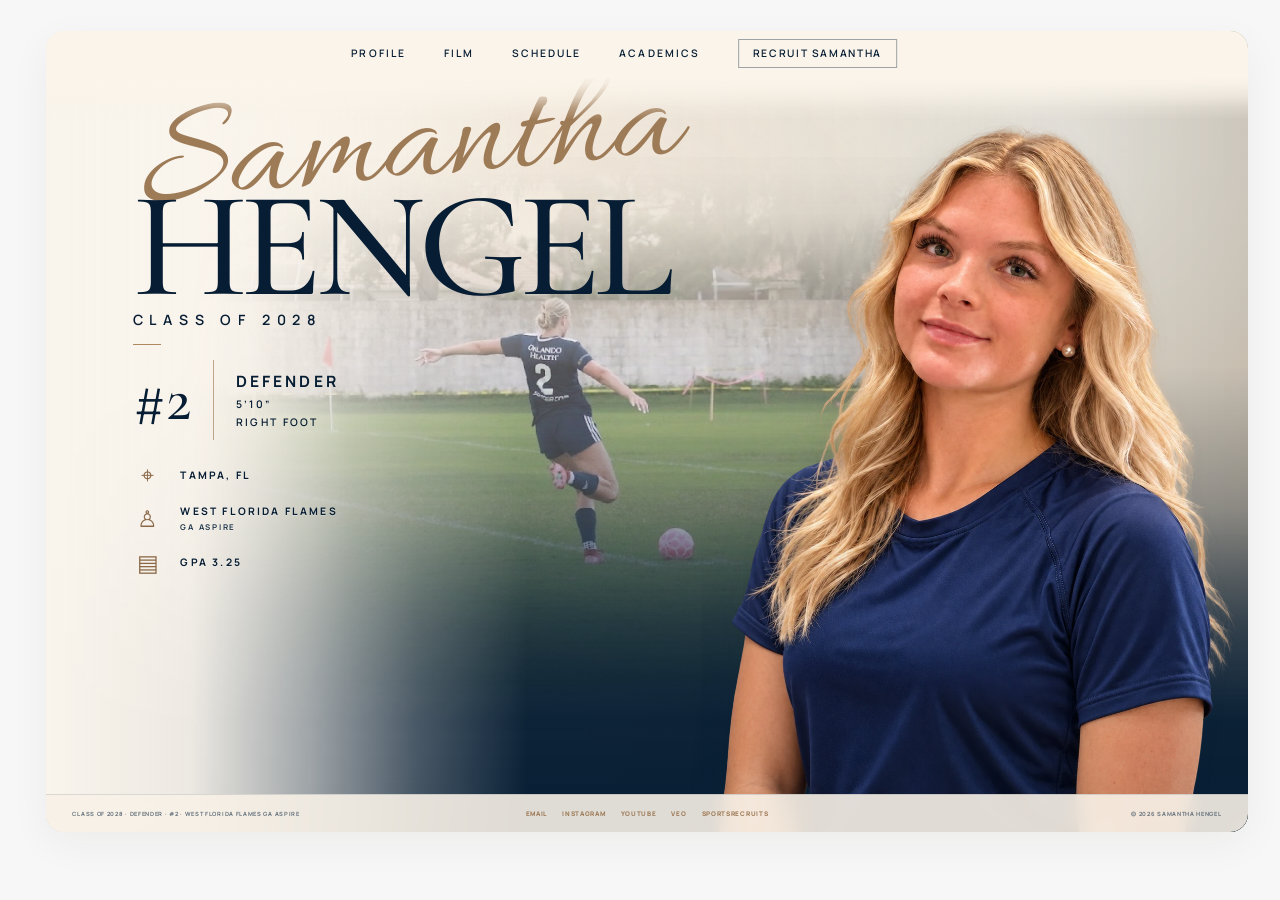
==== commit 6c1d83e6: "Remove redundant footer name link" ====
--- a/index.html
+++ b/index.html
@@ -10,8 +10,50 @@
 <link rel="preconnect" href="https://fonts.gstatic.com" crossorigin>
 <link href="https://fonts.googleapis.com/css2?family=Allura&family=Cormorant+Garamond:wght@500;600&family=Manrope:wght@400;500;600;700&display=swap" rel="stylesheet">
 <link rel="stylesheet" href="homepage-reference.css?v=20261012-mobile-hero-details-1">
-<link rel="stylesheet" href="mobile-footer.css?v=20261012-1">
-<script type="application/ld+json">{"@context":"https://schema.org","@type":"Person","@id":"https://samanthahengel.com/#samantha-hengel","name":"Samantha Hengel","url":"https://samanthahengel.com/","description":"Samantha Hengel is a Class of 2028 soccer defender, jersey #2, with West Florida Flames GA ASPIRE in the Tampa, Florida area.","image":"https://samanthahengel.com/assets/samantha-profile-cutout-2028.webp","email":"mailto:samantha_hengel@icloud.com","sameAs":["https://www.instagram.com/samanthahengel2028/","https://www.youtube.com/channel/UCl4u6jONmStWeXcWSa1Hk0g","https://live.veo.co/web-app/clubs/west-florida-flames-4/teams/2010-wff-dpl/","https://my.sportsrecruits.com/athlete/samantha_hengel2"],"memberOf":{"@type":"SportsOrganization","name":"West Florida Flames GA ASPIRE"},"knowsAbout":["Soccer","Defender","Class of 2028","College soccer recruiting","West Florida Flames GA ASPIRE"]}</script><script type="application/ld+json" id="site-entity-graph">{"@context":"https://schema.org","@graph":[{"@type":"WebSite","@id":"https://samanthahengel.com/#website","url":"https://samanthahengel.com/","name":"Samantha Hengel Soccer Recruiting","description":"Official soccer recruiting website for Samantha Hengel, Class of 2028 defender #2 with West Florida Flames GA ASPIRE.","inLanguage":"en-US","about":{"@id":"https://samanthahengel.com/#samantha-hengel"}},{"@type":"WebPage","@id":"https://samanthahengel.com/#webpage","url":"https://samanthahengel.com/","name":"Samantha Hengel Soccer Recruiting","isPartOf":{"@id":"https://samanthahengel.com/#website"},"about":{"@id":"https://samanthahengel.com/#samantha-hengel"},"inLanguage":"en-US"},{"@type":"Person","@id":"https://samanthahengel.com/#samantha-hengel","name":"Samantha Hengel","url":"https://samanthahengel.com/","description":"Class of 2028 soccer defender, jersey #2, with West Florida Flames GA ASPIRE in the Tampa, Florida area.","image":"https://samanthahengel.com/assets/samantha-profile-cutout-2028.webp","sameAs":["https://www.instagram.com/samanthahengel2028/","https://www.youtube.com/channel/UCl4u6jONmStWeXcWSa1Hk0g","https://live.veo.co/web-app/clubs/west-florida-flames-4/teams/2010-wff-dpl/","https://my.sportsrecruits.com/athlete/samantha_hengel2"],"memberOf":{"@type":"SportsOrganization","name":"West Florida Flames GA ASPIRE"}}]}</script></head>
+<link rel="stylesheet" href="mobile-header.css?v=20261012-1">
+<link rel="stylesheet" href="mobile-footer.css?v=20261012-2">
+<script type="application/ld+json">{"@context":"https://schema.org","@type":"Person","@id":"https://samanthahengel.com/#samantha-hengel","name":"Samantha Hengel","url":"https://samanthahengel.com/","description":"Samantha Hengel is a Class of 2028 soccer defender, jersey #2, with West Florida Flames GA ASPIRE in the Tampa, Florida area.","image":"https://samanthahengel.com/assets/samantha-profile-cutout-2028.webp","email":"mailto:samantha_hengel@icloud.com","sameAs":["https://www.instagram.com/samanthahengel2028/","https://www.youtube.com/channel/UCl4u6jONmStWeXcWSa1Hk0g","https://live.veo.co/web-app/clubs/west-florida-flames-4/teams/2010-wff-dpl/","https://my.sportsrecruits.com/athlete/samantha_hengel2"],"memberOf":{"@type":"SportsOrganization","name":"West Florida Flames GA ASPIRE"},"knowsAbout":["Soccer","Defender","Class of 2028","College soccer recruiting","West Florida Flames GA ASPIRE"]}</script><script type="application/ld+json" id="site-entity-graph">{"@context":"https://schema.org","@graph":[{"@type":"WebSite","@id":"https://samanthahengel.com/#website","url":"https://samanthahengel.com/","name":"Samantha Hengel Soccer Recruiting","description":"Official soccer recruiting website for Samantha Hengel, Class of 2028 defender #2 with West Florida Flames GA ASPIRE.","inLanguage":"en-US","about":{"@id":"https://samanthahengel.com/#samantha-hengel"}},{"@type":"WebPage","@id":"https://samanthahengel.com/#webpage","url":"https://samanthahengel.com/","name":"Samantha Hengel Soccer Recruiting","isPartOf":{"@id":"https://samanthahengel.com/#website"},"about":{"@id":"https://samanthahengel.com/#samantha-hengel"},"inLanguage":"en-US"},{"@type":"Person","@id":"https://samanthahengel.com/#samantha-hengel","name":"Samantha Hengel","url":"https://samanthahengel.com/","description":"Class of 2028 soccer defender, jersey #2, with West Florida Flames GA ASPIRE in the Tampa, Florida area.","image":"https://samanthahengel.com/assets/samantha-profile-cutout-2028.webp","sameAs":["https://www.instagram.com/samanthahengel2028/","https://www.youtube.com/channel/UCl4u6jONmStWeXcWSa1Hk0g","https://live.veo.co/web-app/clubs/west-florida-flames-4/teams/2010-wff-dpl/","https://my.sportsrecruits.com/athlete/samantha_hengel2"],"memberOf":{"@type":"SportsOrganization","name":"West Florida Flames GA ASPIRE"}}]}</script><style>
+/* Homepage navigation: same gold hover treatment as interior pages. */
+@media(min-width:901px){
+ .ref-home .ref-nav nav a:not(.recruit-nav){
+  position:relative!important;
+  opacity:1!important;
+  transition:color .18s ease,background-color .18s ease!important;
+  border-radius:3px!important;
+ }
+ .ref-home .ref-nav nav a:not(.recruit-nav)::after{
+  content:""!important;
+  display:block!important;
+  position:absolute!important;
+  left:12px!important;
+  right:12px!important;
+  bottom:3px!important;
+  height:2px!important;
+  background:#a47d56!important;
+  transform:scaleX(0)!important;
+  transform-origin:center!important;
+  transition:transform .18s ease!important;
+ }
+ .ref-home .ref-nav nav a:not(.recruit-nav):is(:hover,:focus-visible){
+  color:#9e6f43!important;
+  background:rgba(164,125,86,.09)!important;
+ }
+ .ref-home .ref-nav nav a:not(.recruit-nav):is(:hover,:focus-visible)::after{
+  transform:scaleX(1)!important;
+ }
+}
+@media(max-width:900px){
+ .ref-home .ref-nav nav a:not(.recruit-nav):is(:hover,:focus-visible){
+  color:#9e6f43!important;
+  background:rgba(164,125,86,.12)!important;
+  border-radius:3px!important;
+ }
+}
+.ref-home .ref-nav nav a:focus-visible{
+ outline:2px solid #a47d56!important;
+ outline-offset:3px!important;
+}
+</style></head>
 <body class="ref-home">
 <main class="ref-shell">
   <div class="ref-paper"></div>
@@ -77,6 +119,6 @@
       </div>
     </div>
     <img src="assets/samantha-profile-cutout-2028.webp" alt="Samantha Hengel, Class of 2028 defender">
-  </div><footer class="recruiting-footer"><div class="recruiting-footer-identity"><strong><a href="index.html" aria-label="Samantha Hengel official soccer recruiting website">Samantha Hengel</a></strong><span>Class of 2028 · Defender · #2 · West Florida Flames GA ASPIRE</span></div><div class="recruiting-footer-links"><a href="mailto:samantha_hengel@icloud.com">Email</a><a href="https://www.instagram.com/samanthahengel2028/" target="_blank" rel="noopener noreferrer">Instagram</a><a href="https://www.youtube.com/channel/UCl4u6jONmStWeXcWSa1Hk0g" target="_blank" rel="noopener noreferrer">YouTube</a><a href="https://live.veo.co/web-app/clubs/west-florida-flames-4/teams/2010-wff-dpl/" target="_blank" rel="noopener noreferrer">Veo</a><a href="https://my.sportsrecruits.com/athlete/samantha_hengel2" target="_blank" rel="noopener noreferrer">SportsRecruits</a></div><small>© 2026 Samantha Hengel</small></footer></main>
+  </div><footer class="recruiting-footer"><div class="recruiting-footer-identity"><span>Class of 2028 · Defender · #2 · West Florida Flames GA ASPIRE</span></div><div class="recruiting-footer-links"><a href="mailto:samantha_hengel@icloud.com">Email</a><a href="https://www.instagram.com/samanthahengel2028/" target="_blank" rel="noopener noreferrer">Instagram</a><a href="https://www.youtube.com/channel/UCl4u6jONmStWeXcWSa1Hk0g" target="_blank" rel="noopener noreferrer">YouTube</a><a href="https://live.veo.co/web-app/clubs/west-florida-flames-4/teams/2010-wff-dpl/" target="_blank" rel="noopener noreferrer">Veo</a><a href="https://my.sportsrecruits.com/athlete/samantha_hengel2" target="_blank" rel="noopener noreferrer">SportsRecruits</a></div><small>© 2026 Samantha Hengel</small></footer></main>
 </body>
 </html>
--- a/mobile-header.css
+++ b/mobile-header.css
@@ -0,0 +1,140 @@
+/* One mobile header layout for the homepage and every interior page. */
+@media (max-width:900px) {
+  .ref-nav,
+  .interior-ref-nav {
+    position:relative!important;
+    top:auto!important;
+    left:auto!important;
+    right:auto!important;
+    display:flex!important;
+    flex-direction:column!important;
+    align-items:center!important;
+    justify-content:flex-start!important;
+    width:100%!important;
+    height:auto!important;
+    min-height:0!important;
+    max-height:none!important;
+    margin:0!important;
+    padding:10px 14px 8px!important;
+    gap:0!important;
+    border:0!important;
+    border-bottom:1px solid rgba(7,29,51,.09)!important;
+    border-radius:0!important;
+    background:rgba(250,246,239,.94)!important;
+    color:#071d33!important;
+    backdrop-filter:blur(7px)!important;
+    box-shadow:none!important;
+    z-index:40!important;
+  }
+  .interior-ref-nav .interior-home {
+    position:relative!important;
+    display:inline-flex!important;
+    align-self:flex-start!important;
+    align-items:center!important;
+    justify-content:center!important;
+    gap:7px!important;
+    min-height:36px!important;
+    width:auto!important;
+    margin:0 0 4px!important;
+    padding:0 11px!important;
+    transform:none!important;
+    border:1px solid rgba(7,29,51,.24)!important;
+    border-radius:0!important;
+    background:transparent!important;
+    color:#071d33!important;
+    font:700 10px/1 Manrope,Arial,sans-serif!important;
+    letter-spacing:.12em!important;
+    text-decoration:none!important;
+    text-transform:uppercase!important;
+  }
+  .interior-ref-nav .interior-home .home-arrow{font-size:16px!important;color:#9e7b57!important}
+  .interior-ref-nav .interior-home span:last-child{display:inline!important;font:700 10px/1 Manrope,Arial,sans-serif!important;letter-spacing:.12em!important}
+  .interior-ref-nav .interior-home span:last-child::before,
+  .interior-ref-nav .interior-home span:last-child::after{content:none!important}
+  .ref-nav nav,
+  .interior-ref-nav nav {
+    display:flex!important;
+    flex-wrap:wrap!important;
+    align-items:center!important;
+    justify-content:center!important;
+    width:100%!important;
+    max-width:480px!important;
+    height:auto!important;
+    gap:0 9px!important;
+    margin:0!important;
+    padding:0!important;
+    transform:none!important;
+    overflow:visible!important;
+  }
+  .ref-nav nav a,
+  .ref-nav nav a[href="profile.html"],
+  .interior-ref-nav nav a {
+    position:relative!important;
+    display:inline-flex!important;
+    align-items:center!important;
+    justify-content:center!important;
+    flex:none!important;
+    min-height:44px!important;
+    margin:0!important;
+    padding:9px 6px!important;
+    border:0!important;
+    border-radius:0!important;
+    background:transparent!important;
+    color:#071d33!important;
+    font:800 11px/1.2 Manrope,Arial,sans-serif!important;
+    letter-spacing:.07em!important;
+    text-transform:uppercase!important;
+    white-space:nowrap!important;
+    text-decoration:none!important;
+    opacity:1!important;
+  }
+  .ref-nav nav a.active:after,
+  .interior-ref-nav nav a.active:after {display:none!important}
+  .ref-nav nav .recruit-nav,
+  .interior-ref-nav nav .recruit-nav {
+    min-height:38px!important;
+    margin:3px 0!important;
+    padding:7px 10px!important;
+    border:1px solid rgba(7,29,51,.45)!important;
+    letter-spacing:.07em!important;
+  }
+  .ref-nav .mobile-media-links,
+  .interior-ref-nav > .mobile-media-links {
+    position:static!important;
+    display:flex!important;
+    flex-wrap:wrap!important;
+    align-items:center!important;
+    justify-content:center!important;
+    grid-row:auto!important;
+    order:2!important;
+    width:100%!important;
+    height:auto!important;
+    gap:0 12px!important;
+    margin:0!important;
+    padding:0!important;
+    background:transparent!important;
+    backdrop-filter:none!important;
+  }
+  .ref-nav .mobile-media-links a,
+  .interior-ref-nav > .mobile-media-links a {
+    display:inline-flex!important;
+    align-items:center!important;
+    min-height:30px!important;
+    padding:0!important;
+    color:#9e7b57!important;
+    font:700 10px/1.2 Manrope,Arial,sans-serif!important;
+    letter-spacing:.07em!important;
+    text-transform:uppercase!important;
+    white-space:nowrap!important;
+    text-decoration:none!important;
+  }
+  .ref-nav a:focus-visible,
+  .interior-ref-nav a:focus-visible {outline:2px solid #9e7b57;outline-offset:2px}
+}
+@media (max-width:360px) {
+  .ref-nav nav,
+  .interior-ref-nav nav {gap:0 5px!important}
+  .ref-nav nav a,
+  .ref-nav nav a[href="profile.html"],
+  .interior-ref-nav nav a {font-size:10px!important;padding:8px 4px!important}
+}
--- a/mobile-footer.css
+++ b/mobile-footer.css
@@ -51,15 +51,10 @@
     letter-spacing:.06em!important;
     text-transform:uppercase!important;
   }
+  /* The same media links are already in the mobile header. */
   .recruiting-footer .recruiting-footer-links,
   .ref-shell > .recruiting-footer .recruiting-footer-links {
-    display:flex!important;
-    flex-wrap:wrap!important;
-    justify-content:center!important;
-    align-items:center!important;
-    width:100%!important;
-    max-width:520px!important;
-    gap:3px 10px!important;
+    display:none!important;
   }
   .recruiting-footer .recruiting-footer-links a,
   .ref-shell > .recruiting-footer .recruiting-footer-links a {
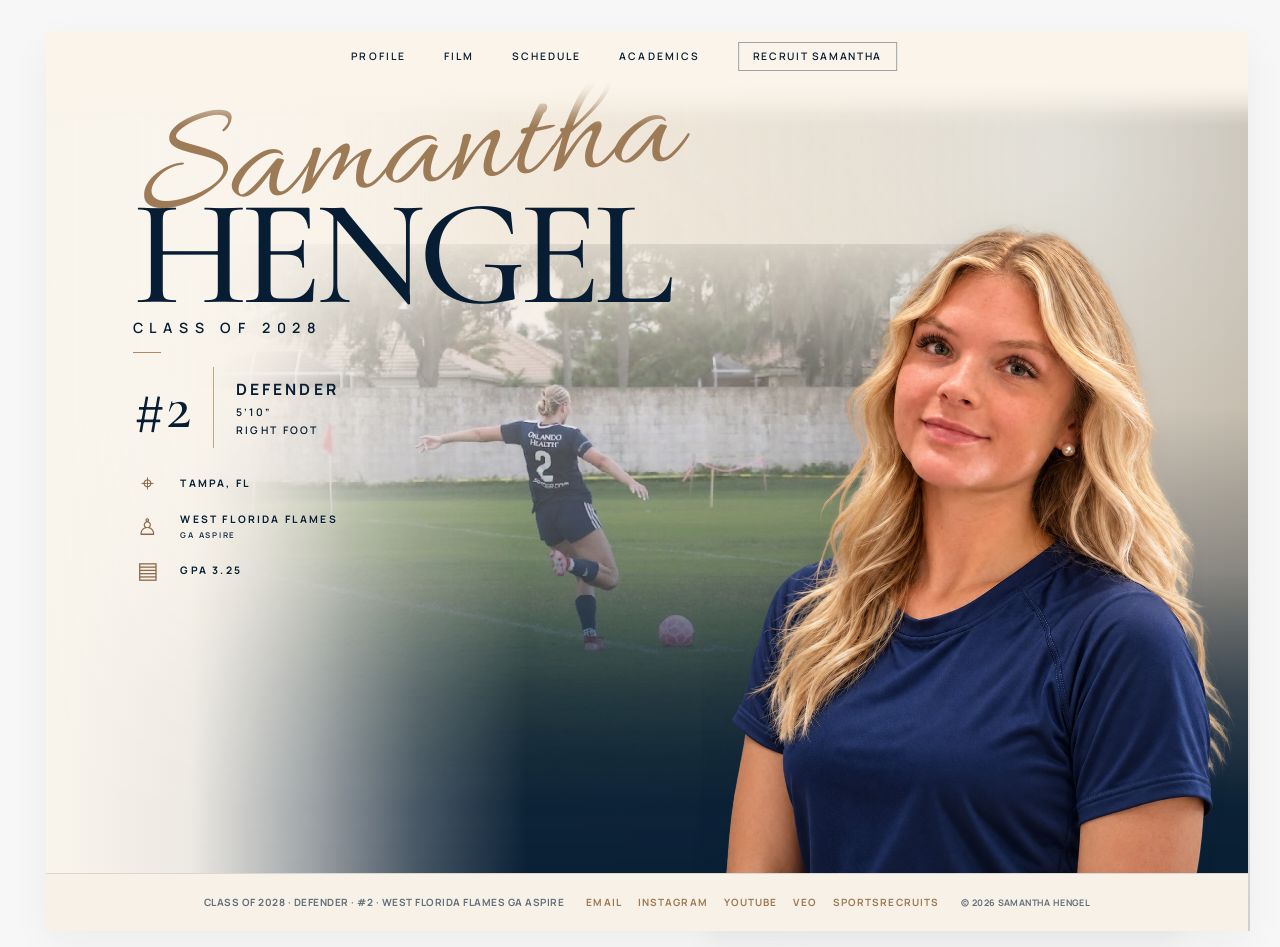
==== commit a052b29d: "Refresh consistent mobile navigation on index.html" ====
--- a/index.html
+++ b/index.html
@@ -10,7 +10,7 @@
 <link rel="preconnect" href="https://fonts.gstatic.com" crossorigin>
 <link href="https://fonts.googleapis.com/css2?family=Allura&family=Cormorant+Garamond:wght@500;600&family=Manrope:wght@400;500;600;700&display=swap" rel="stylesheet">
 <link rel="stylesheet" href="homepage-reference.css?v=20261012-mobile-hero-details-1">
-<link rel="stylesheet" href="mobile-header.css?v=20261012-1">
+<link rel="stylesheet" href="mobile-header.css?v=20261012-unified-first-row">
 <link rel="stylesheet" href="mobile-footer.css?v=20261012-2">
 <script type="application/ld+json">{"@context":"https://schema.org","@type":"Person","@id":"https://samanthahengel.com/#samantha-hengel","name":"Samantha Hengel","url":"https://samanthahengel.com/","description":"Samantha Hengel is a Class of 2028 soccer defender, jersey #2, with West Florida Flames GA ASPIRE in the Tampa, Florida area.","image":"https://samanthahengel.com/assets/samantha-profile-cutout-2028.webp","email":"mailto:samantha_hengel@icloud.com","sameAs":["https://www.instagram.com/samanthahengel2028/","https://www.youtube.com/channel/UCl4u6jONmStWeXcWSa1Hk0g","https://live.veo.co/web-app/clubs/west-florida-flames-4/teams/2010-wff-dpl/","https://my.sportsrecruits.com/athlete/samantha_hengel2"],"memberOf":{"@type":"SportsOrganization","name":"West Florida Flames GA ASPIRE"},"knowsAbout":["Soccer","Defender","Class of 2028","College soccer recruiting","West Florida Flames GA ASPIRE"]}</script><script type="application/ld+json" id="site-entity-graph">{"@context":"https://schema.org","@graph":[{"@type":"WebSite","@id":"https://samanthahengel.com/#website","url":"https://samanthahengel.com/","name":"Samantha Hengel Soccer Recruiting","description":"Official soccer recruiting website for Samantha Hengel, Class of 2028 defender #2 with West Florida Flames GA ASPIRE.","inLanguage":"en-US","about":{"@id":"https://samanthahengel.com/#samantha-hengel"}},{"@type":"WebPage","@id":"https://samanthahengel.com/#webpage","url":"https://samanthahengel.com/","name":"Samantha Hengel Soccer Recruiting","isPartOf":{"@id":"https://samanthahengel.com/#website"},"about":{"@id":"https://samanthahengel.com/#samantha-hengel"},"inLanguage":"en-US"},{"@type":"Person","@id":"https://samanthahengel.com/#samantha-hengel","name":"Samantha Hengel","url":"https://samanthahengel.com/","description":"Class of 2028 soccer defender, jersey #2, with West Florida Flames GA ASPIRE in the Tampa, Florida area.","image":"https://samanthahengel.com/assets/samantha-profile-cutout-2028.webp","sameAs":["https://www.instagram.com/samanthahengel2028/","https://www.youtube.com/channel/UCl4u6jONmStWeXcWSa1Hk0g","https://live.veo.co/web-app/clubs/west-florida-flames-4/teams/2010-wff-dpl/","https://my.sportsrecruits.com/athlete/samantha_hengel2"],"memberOf":{"@type":"SportsOrganization","name":"West Florida Flames GA ASPIRE"}}]}</script><style>
 /* Homepage navigation: same gold hover treatment as interior pages. */
--- a/homepage-reference.css
+++ b/homepage-reference.css
@@ -846,3 +846,63 @@
   .ref-right .mobile-hero-details{left:18px;width:62%}
   .mobile-hero-details .ref-fact{font-size:9px!important;letter-spacing:.1em!important}
 }
+
+/* Footer is a bottom section, never part of or over the header. */
+@media(min-width:901px){
+ body.ref-home .ref-shell{
+  display:flex!important;flex-direction:column!important;
+  min-height:100vh!important;height:auto!important;
+  overflow:visible!important;
+ }
+ body.ref-home .ref-shell>.recruiting-footer{
+  position:relative!important;
+  inset:auto!important;
+  flex:0 0 auto!important;
+  margin-top:auto!important;
+  z-index:30!important;
+ }
+}
+@media(max-width:900px){
+ body.ref-home .ref-shell>.recruiting-footer{
+  position:relative!important;inset:auto!important;
+  flex:none!important;margin-top:0!important;
+ }
+}
+
+/* Reserve visible room for the entire footer below the homepage hero. */
+@media(min-width:901px){
+ html:has(body.ref-home),body.ref-home{
+  height:auto!important;min-height:100vh!important;
+  overflow-x:hidden!important;overflow-y:auto!important;
+ }
+ body.ref-home .ref-shell{
+  height:auto!important;
+  min-height:100vh!important;
+  padding-bottom:0!important;
+  overflow:visible!important;
+ }
+ body.ref-home .ref-shell>.recruiting-footer{
+  position:relative!important;
+  left:auto!important;right:auto!important;bottom:auto!important;top:auto!important;
+  width:100%!important;height:auto!important;min-height:58px!important;
+  flex:0 0 auto!important;
+  padding:12px 24px!important;
+  margin-top:auto!important;
+  overflow:visible!important;
+  box-sizing:border-box!important;
+ }
+}
+@media(max-width:900px){
+ html:has(body.ref-home),body.ref-home{
+  height:auto!important;min-height:100vh!important;overflow-y:auto!important;
+ }
+ body.ref-home .ref-shell{
+  height:auto!important;min-height:100vh!important;
+  overflow:visible!important;padding-bottom:0!important;
+ }
+ body.ref-home .ref-shell>.recruiting-footer{
+  height:auto!important;min-height:0!important;
+  padding-bottom:calc(18px + env(safe-area-inset-bottom))!important;
+  overflow:visible!important;
+ }
+}
--- a/mobile-header.css
+++ b/mobile-header.css
@@ -138,3 +138,47 @@
   .ref-nav nav a[href="profile.html"],
   .interior-ref-nav nav a {font-size:10px!important;padding:8px 4px!important}
 }
+
+/* Home joins the mobile navigation row on interior pages. */
+.interior-ref-nav nav .mobile-home-link{display:none!important}
+@media(max-width:900px){
+  .interior-ref-nav>.interior-home{display:none!important}
+  .interior-ref-nav nav .mobile-home-link{
+    display:inline-flex!important;
+    align-items:center!important;
+    justify-content:center!important;
+    gap:3px!important;
+    min-height:44px!important;
+    margin:0!important;
+    padding:9px 6px!important;
+    border:0!important;
+    background:transparent!important;
+    color:#071d33!important;
+    font:800 11px/1.2 Manrope,Arial,sans-serif!important;
+    letter-spacing:.07em!important;
+    text-transform:uppercase!important;
+    white-space:nowrap!important;
+  }
+  .interior-ref-nav nav .mobile-home-link span{color:#9e7b57!important;font-size:15px!important;line-height:1!important}
+}
+@media(max-width:360px){
+  .interior-ref-nav nav .mobile-home-link{font-size:10px!important;padding:8px 4px!important}
+}
+
+/* Keep the first mobile navigation line identical on every page. */
+@media(max-width:900px){
+  .ref-nav nav a[href="profile.html"],
+  .ref-nav nav a[href="soccer.html"],
+  .ref-nav nav a[href="schedule.html"]{order:0!important}
+  .ref-nav nav::before{
+    content:"";
+    display:block;
+    flex:0 0 100%;
+    width:100%;
+    height:0;
+    order:1;
+  }
+  .interior-ref-nav nav .mobile-home-link{order:2!important}
+  .ref-nav nav a[href="academics.html"]{order:3!important}
+  .ref-nav nav a[href="contact.html"]{order:4!important}
+}
--- a/mobile-footer.css
+++ b/mobile-footer.css
@@ -83,3 +83,54 @@
     text-transform:uppercase!important;
   }
 }
+
+/* One consistent footer treatment across the homepage and interior pages. */
+@media(min-width:901px){
+ body .recruiting-footer,body .ref-shell>.recruiting-footer{
+  position:relative!important;inset:auto!important;transform:none!important;
+  display:flex!important;flex-wrap:wrap!important;
+  justify-content:center!important;align-items:center!important;
+  gap:10px 22px!important;
+  width:100%!important;max-width:none!important;
+  height:auto!important;min-height:52px!important;
+  margin:0!important;padding:12px 24px!important;
+  background:#f8f1e7!important;color:#071d33!important;
+  border-top:1px solid rgba(7,29,51,.12)!important;
+  text-align:center!important;box-sizing:border-box!important;
+ }
+ body .recruiting-footer .recruiting-footer-identity,
+ body .ref-shell>.recruiting-footer .recruiting-footer-identity{
+  display:flex!important;align-items:center!important;justify-content:center!important;
+  gap:0!important;min-width:0!important;
+ }
+ body .recruiting-footer .recruiting-footer-identity span{
+  font:700 10px/1.5 Manrope,Arial,sans-serif!important;
+  letter-spacing:.05em!important;color:#64717c!important;text-transform:uppercase!important;
+ }
+ body .recruiting-footer .recruiting-footer-links{
+  display:flex!important;flex-wrap:wrap!important;align-items:center!important;
+  justify-content:center!important;gap:8px 16px!important;
+ }
+ body .recruiting-footer .recruiting-footer-links a{
+  color:#9e7b57!important;font:700 10px/1.5 Manrope,Arial,sans-serif!important;
+  text-transform:uppercase!important;text-decoration:none!important;
+ }
+ body .recruiting-footer>small{
+  color:#64717c!important;font:700 9px/1.5 Manrope,Arial,sans-serif!important;
+  letter-spacing:.04em!important;white-space:nowrap!important;
+ }
+}
+@media(max-width:900px){
+ body .recruiting-footer,body .ref-shell>.recruiting-footer{
+  position:relative!important;inset:auto!important;
+  width:100%!important;margin:0!important;
+  background:#f8f1e7!important;
+ }
+ body .recruiting-footer .recruiting-footer-links,
+ body .ref-shell>.recruiting-footer .recruiting-footer-links{
+  display:none!important;
+ }
+ body .recruiting-footer .recruiting-footer-identity strong:empty{
+  display:none!important;
+ }
+}
